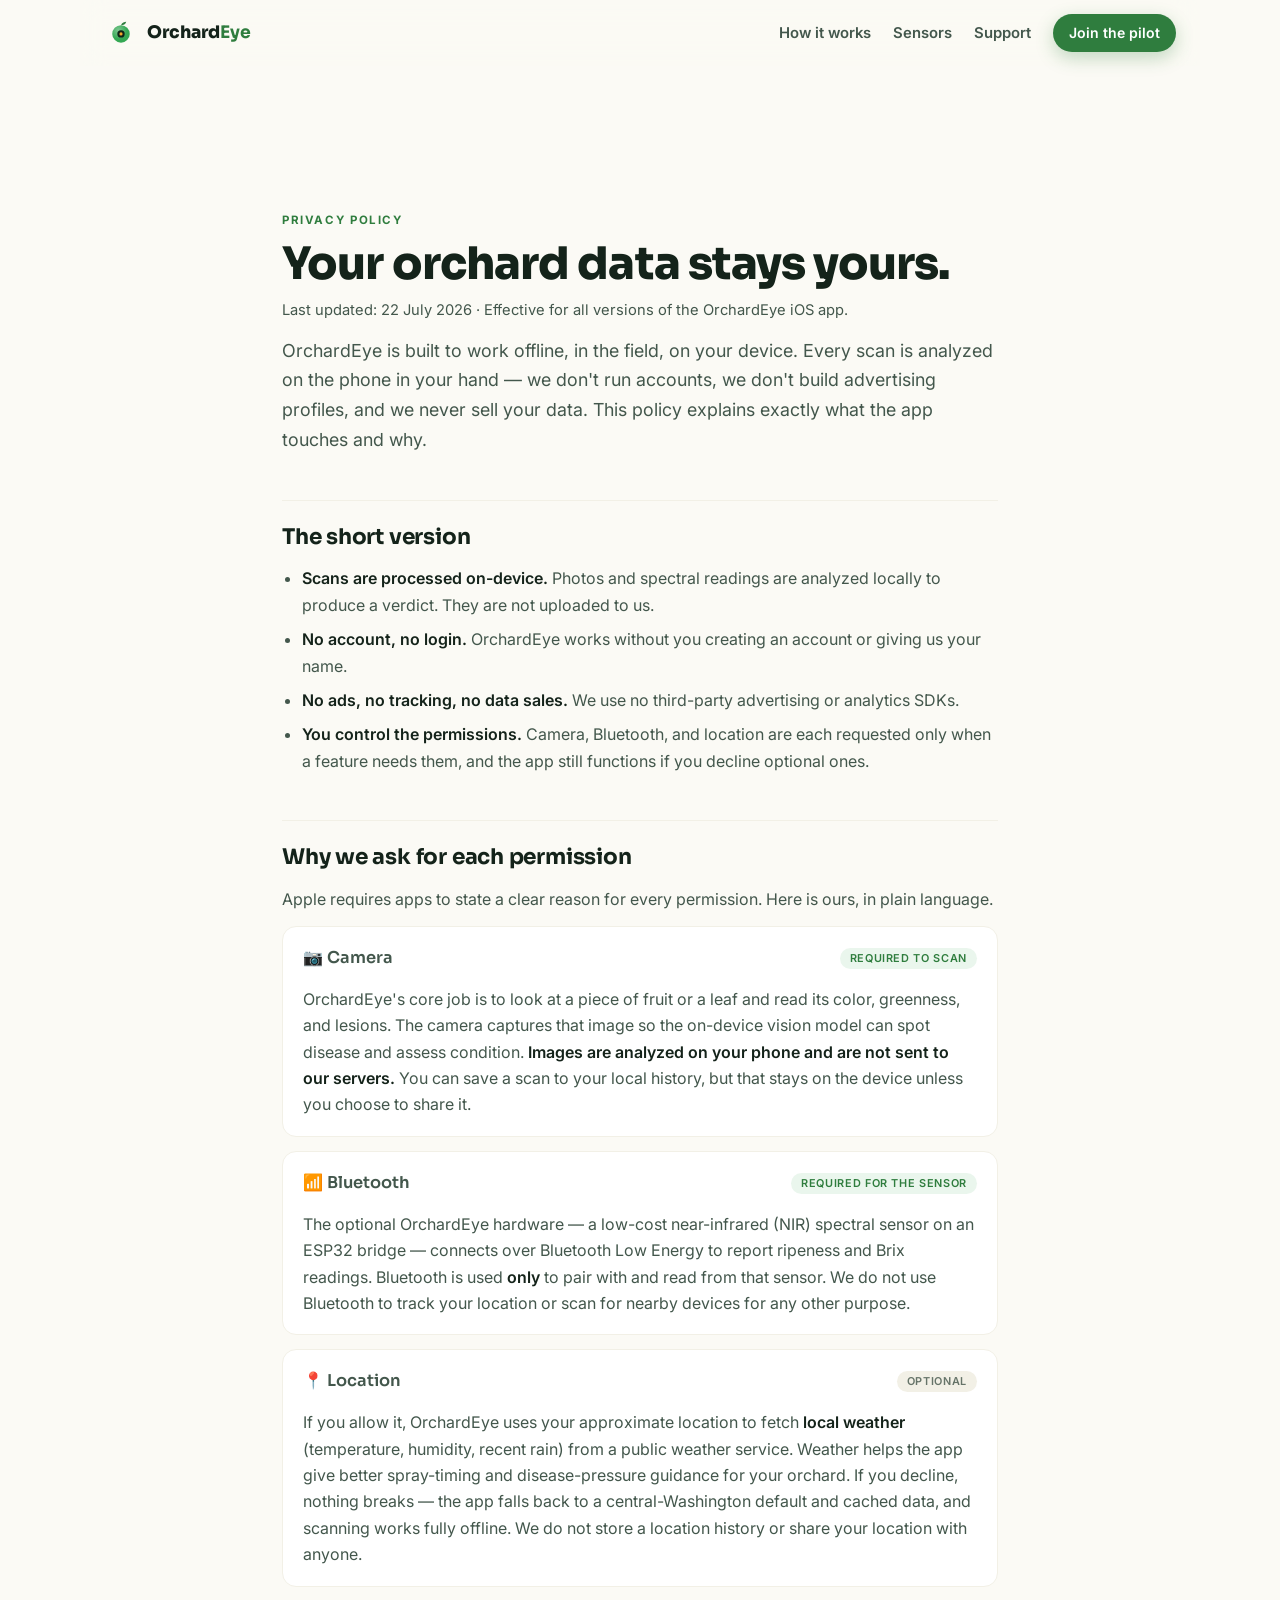
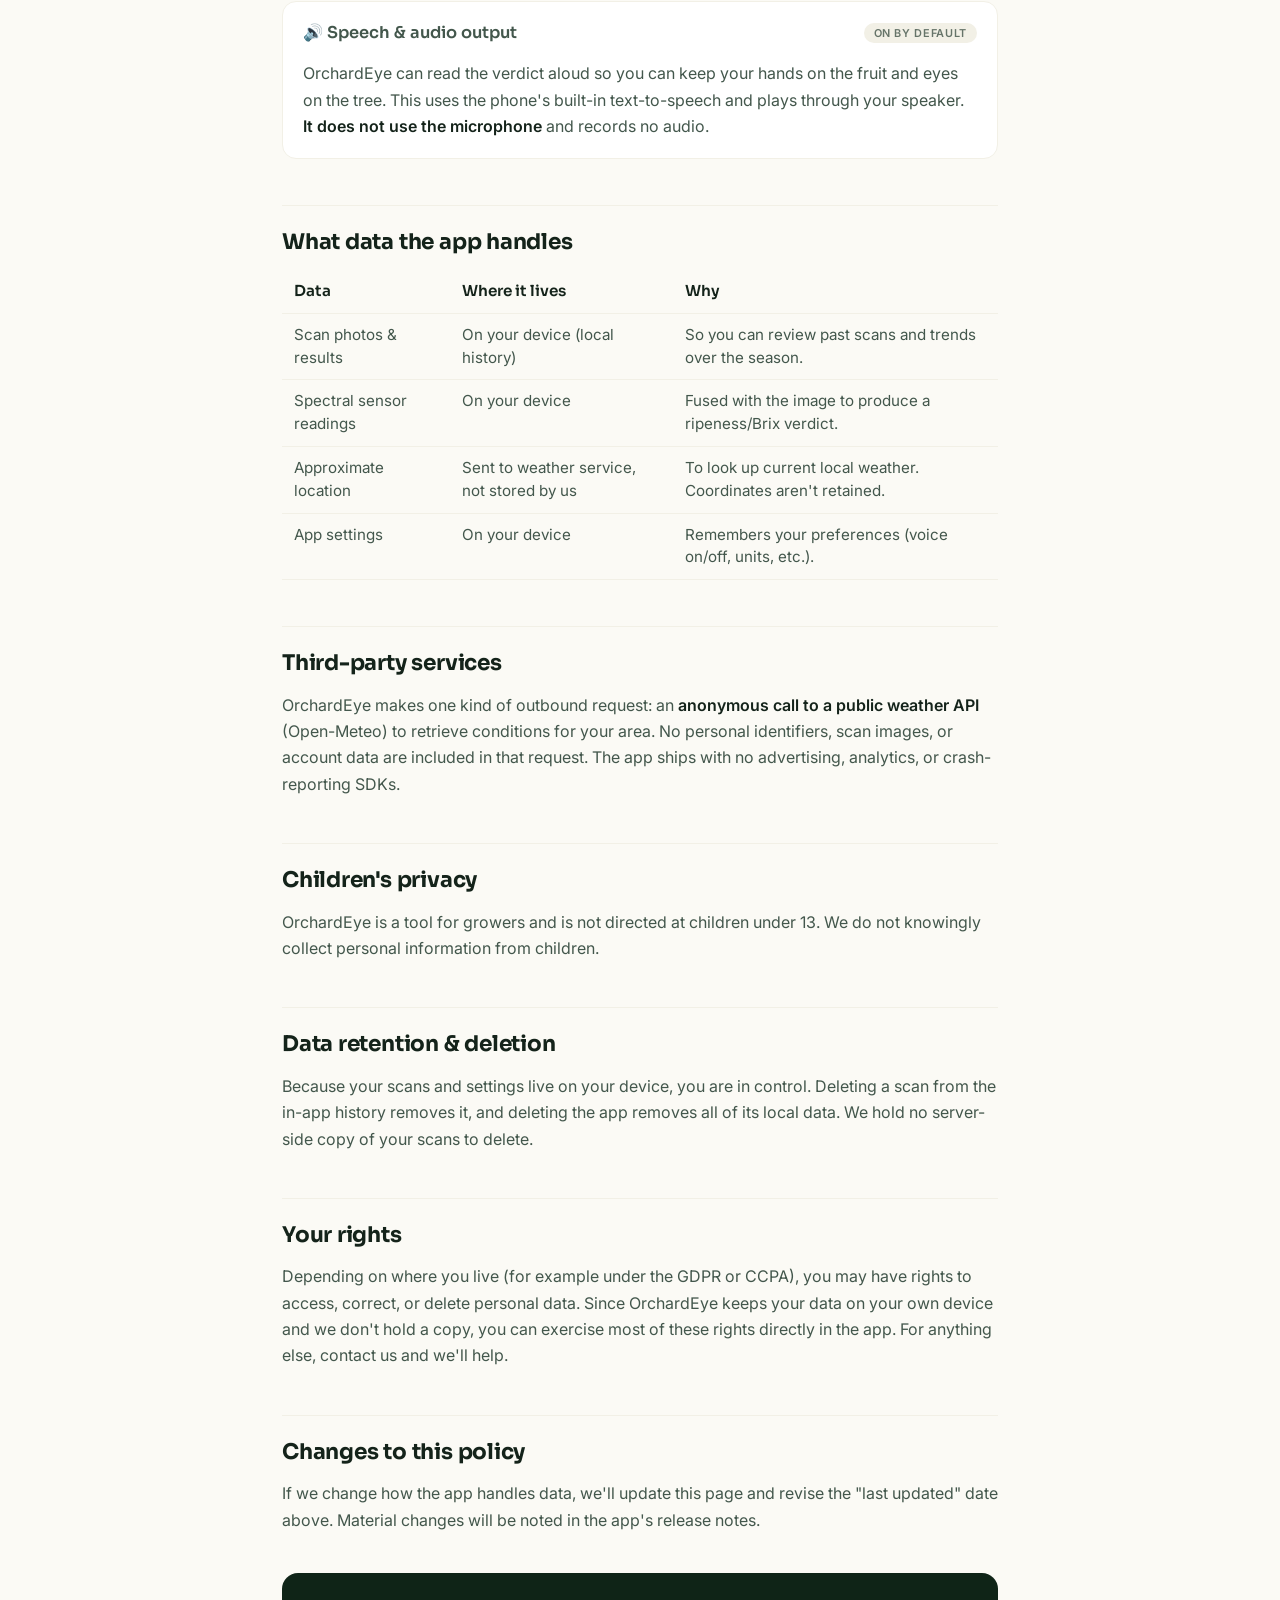
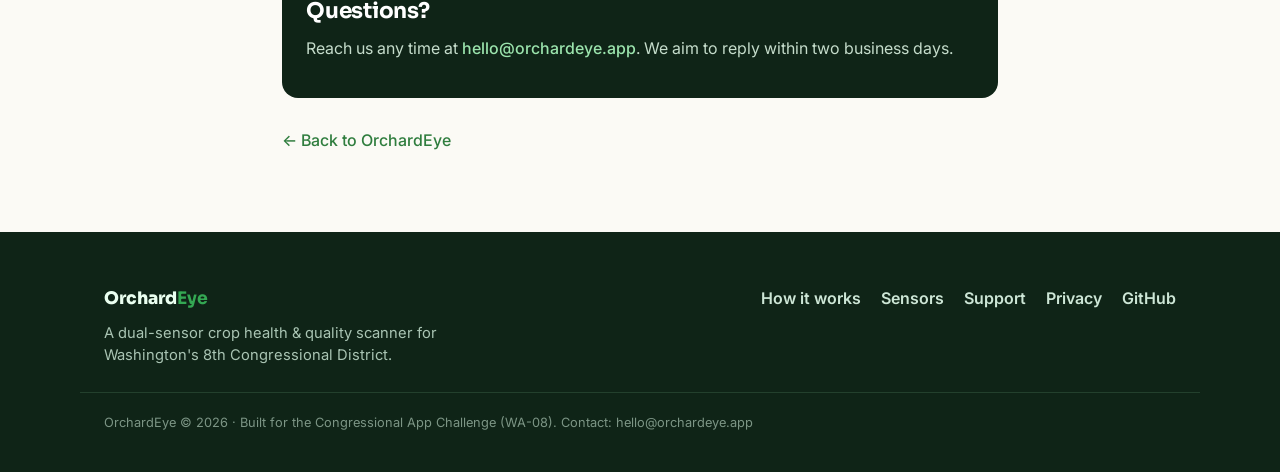
==== web/privacy.html @ fb9f12e0 "Add App Store-ready privacy policy and support pages - privacy.html: on-device processing, no accoun" ====
<!DOCTYPE html>
<html lang="en">
<head>
  <meta charset="UTF-8" />
  <meta name="viewport" content="width=device-width, initial-scale=1.0" />
  <title>Privacy Policy · OrchardEye</title>
  <meta name="description" content="How OrchardEye handles your data. Scans are analyzed on-device, nothing is sold, and every permission (camera, Bluetooth, location) is explained in plain language." />
  <meta name="theme-color" content="#0f2417" />
  <meta name="robots" content="index, follow" />

  <link rel="icon" href="favicon.svg" type="image/svg+xml" />
  <link rel="preconnect" href="https://fonts.googleapis.com" />
  <link rel="preconnect" href="https://fonts.gstatic.com" crossorigin />
  <link href="https://fonts.googleapis.com/css2?family=Sora:wght@400;500;600;700;800&family=Inter:wght@400;450;500;600&display=swap" rel="stylesheet" />
  <link rel="stylesheet" href="styles.css" />
  <script>document.documentElement.classList.add('js')</script>
</head>
<body>
  <!-- ───────────────────────── Nav ───────────────────────── -->
  <header class="nav" id="nav">
    <a class="nav__brand" href="index.html#top" aria-label="OrchardEye home">
      <span class="mark" aria-hidden="true">
        <svg viewBox="0 0 32 32" width="28" height="28">
          <circle cx="16" cy="17" r="10" fill="var(--leaf)"/>
          <circle cx="16" cy="17" r="10" fill="url(#g)" opacity=".35"/>
          <path d="M16 7c1-3 4-4 6-4-1 3-3 4-6 4z" fill="var(--leaf-600)"/>
          <circle cx="16" cy="17" r="4.2" fill="#0f2417"/>
          <circle cx="16" cy="17" r="1.8" fill="var(--ripe)"/>
          <defs><radialGradient id="g" cx=".35" cy=".3"><stop offset="0" stop-color="#fff"/><stop offset="1" stop-color="#fff" stop-opacity="0"/></radialGradient></defs>
        </svg>
      </span>
      <span class="nav__name">Orchard<b>Eye</b></span>
    </a>
    <button class="nav__toggle" id="navToggle" aria-label="Open menu" aria-expanded="false" aria-controls="navmenu">
      <span></span><span></span><span></span>
    </button>
    <nav class="nav__links" id="navmenu" aria-label="Primary">
      <a href="index.html#how">How it works</a>
      <a href="index.html#features">Sensors</a>
      <a href="support.html">Support</a>
    </nav>
    <a href="index.html#pilot" class="btn btn--sm btn--solid nav__cta">Join the pilot</a>
  </header>

  <main id="top">
    <article class="legal">
      <span class="legal__eyebrow">Privacy Policy</span>
      <h1>Your orchard data stays yours.</h1>
      <p class="legal__meta">Last updated: 22 July 2026 · Effective for all versions of the OrchardEye iOS app.</p>
      <p class="legal__lede">OrchardEye is built to work offline, in the field, on your device. Every scan is analyzed on the phone in your hand — we don't run accounts, we don't build advertising profiles, and we never sell your data. This policy explains exactly what the app touches and why.</p>

      <h2>The short version</h2>
      <ul>
        <li><strong>Scans are processed on-device.</strong> Photos and spectral readings are analyzed locally to produce a verdict. They are not uploaded to us.</li>
        <li><strong>No account, no login.</strong> OrchardEye works without you creating an account or giving us your name.</li>
        <li><strong>No ads, no tracking, no data sales.</strong> We use no third-party advertising or analytics SDKs.</li>
        <li><strong>You control the permissions.</strong> Camera, Bluetooth, and location are each requested only when a feature needs them, and the app still functions if you decline optional ones.</li>
      </ul>

      <h2>Why we ask for each permission</h2>
      <p>Apple requires apps to state a clear reason for every permission. Here is ours, in plain language.</p>

      <div class="perm">
        <p class="perm__head">📷 Camera <span class="perm__tag">Required to scan</span></p>
        <p>OrchardEye's core job is to look at a piece of fruit or a leaf and read its color, greenness, and lesions. The camera captures that image so the on-device vision model can spot disease and assess condition. <strong>Images are analyzed on your phone and are not sent to our servers.</strong> You can save a scan to your local history, but that stays on the device unless you choose to share it.</p>
      </div>

      <div class="perm">
        <p class="perm__head">📶 Bluetooth <span class="perm__tag">Required for the sensor</span></p>
        <p>The optional OrchardEye hardware — a low-cost near-infrared (NIR) spectral sensor on an ESP32 bridge — connects over Bluetooth Low Energy to report ripeness and Brix readings. Bluetooth is used <strong>only</strong> to pair with and read from that sensor. We do not use Bluetooth to track your location or scan for nearby devices for any other purpose.</p>
      </div>

      <div class="perm">
        <p class="perm__head">📍 Location <span class="perm__tag perm__tag--opt">Optional</span></p>
        <p>If you allow it, OrchardEye uses your approximate location to fetch <strong>local weather</strong> (temperature, humidity, recent rain) from a public weather service. Weather helps the app give better spray-timing and disease-pressure guidance for your orchard. If you decline, nothing breaks — the app falls back to a central-Washington default and cached data, and scanning works fully offline. We do not store a location history or share your location with anyone.</p>
      </div>

      <div class="perm">
        <p class="perm__head">🔊 Speech &amp; audio output <span class="perm__tag perm__tag--opt">On by default</span></p>
        <p>OrchardEye can read the verdict aloud so you can keep your hands on the fruit and eyes on the tree. This uses the phone's built-in text-to-speech and plays through your speaker. <strong>It does not use the microphone</strong> and records no audio.</p>
      </div>

      <h2>What data the app handles</h2>
      <table class="datatable">
        <thead>
          <tr><th>Data</th><th>Where it lives</th><th>Why</th></tr>
        </thead>
        <tbody>
          <tr><td>Scan photos &amp; results</td><td>On your device (local history)</td><td>So you can review past scans and trends over the season.</td></tr>
          <tr><td>Spectral sensor readings</td><td>On your device</td><td>Fused with the image to produce a ripeness/Brix verdict.</td></tr>
          <tr><td>Approximate location</td><td>Sent to weather service, not stored by us</td><td>To look up current local weather. Coordinates aren't retained.</td></tr>
          <tr><td>App settings</td><td>On your device</td><td>Remembers your preferences (voice on/off, units, etc.).</td></tr>
        </tbody>
      </table>

      <h2>Third-party services</h2>
      <p>OrchardEye makes one kind of outbound request: an <strong>anonymous call to a public weather API</strong> (Open-Meteo) to retrieve conditions for your area. No personal identifiers, scan images, or account data are included in that request. The app ships with no advertising, analytics, or crash-reporting SDKs.</p>

      <h2>Children's privacy</h2>
      <p>OrchardEye is a tool for growers and is not directed at children under 13. We do not knowingly collect personal information from children.</p>

      <h2>Data retention &amp; deletion</h2>
      <p>Because your scans and settings live on your device, you are in control. Deleting a scan from the in-app history removes it, and deleting the app removes all of its local data. We hold no server-side copy of your scans to delete.</p>

      <h2>Your rights</h2>
      <p>Depending on where you live (for example under the GDPR or CCPA), you may have rights to access, correct, or delete personal data. Since OrchardEye keeps your data on your own device and we don't hold a copy, you can exercise most of these rights directly in the app. For anything else, contact us and we'll help.</p>

      <h2>Changes to this policy</h2>
      <p>If we change how the app handles data, we'll update this page and revise the "last updated" date above. Material changes will be noted in the app's release notes.</p>

      <div class="legal__contact">
        <h2>Questions?</h2>
        <p>Reach us any time at <a href="mailto:hello@orchardeye.app">hello@orchardeye.app</a>. We aim to reply within two business days.</p>
      </div>

      <a class="legal__back" href="index.html">← Back to OrchardEye</a>
    </article>
  </main>

  <!-- ───────────────────────── Footer ───────────────────────── -->
  <footer class="footer">
    <div class="footer__inner">
      <div class="footer__brand">
        <span class="nav__name">Orchard<b>Eye</b></span>
        <p>A dual-sensor crop health &amp; quality scanner for Washington's 8th Congressional District.</p>
      </div>
      <nav class="footer__links" aria-label="Footer">
        <a href="index.html#how">How it works</a>
        <a href="index.html#features">Sensors</a>
        <a href="support.html">Support</a>
        <a href="privacy.html">Privacy</a>
        <a href="https://github.com/ravirajbuilds/tomaito">GitHub</a>
      </nav>
    </div>
    <p class="footer__fine">OrchardEye © 2026 · Built for the Congressional App Challenge (WA-08). Contact: <a href="mailto:hello@orchardeye.app">hello@orchardeye.app</a></p>
  </footer>

  <script src="main.js" defer></script>
</body>
</html>
---- web/styles.css ----
:root {
  --ink: #14231a;
  --ink-soft: #43574c;
  --ink-faint: #667469;
  --paper: #fbfaf5;
  --paper-2: #f2f0e6;
  --card: #ffffff;
  --leaf: #34a853;
  --leaf-600: #2f7d3e;
  --forest: #0f2417;
  --forest-2: #163020;
  --ripe: #f4a62a;
  --red: #d9483f;
  --line: #e7e4d7;
  --line-dark: #23402d;
  --radius: 18px;
  --radius-lg: 26px;
  --shadow-sm: 0 1px 2px rgba(20, 35, 26, .05), 0 4px 14px rgba(20, 35, 26, .05);
  --shadow-md: 0 10px 40px rgba(15, 36, 23, .10);
  --shadow-lg: 0 24px 70px rgba(15, 36, 23, .22);
  --maxw: 1120px;
  --sans: "Inter", system-ui, -apple-system, "Segoe UI", Roboto, sans-serif;
  --display: "Sora", var(--sans);
}

* { box-sizing: border-box; }

html {
  scroll-behavior: smooth;
  scroll-padding-top: 84px;
}

body {
  margin: 0;
  font-family: var(--sans);
  color: var(--ink);
  background: var(--paper);
  line-height: 1.5;
}

body,
button,
input,
textarea { letter-spacing: 0; }

a {
  color: inherit;
  text-decoration: none;
}

h1,
h2,
h3,
h4,
p { margin: 0; }

img,
svg { display: block; }

.eyebrow {
  display: inline-block;
  margin-bottom: 12px;
  font-size: .78rem;
  font-weight: 700;
  letter-spacing: .12em;
  color: var(--leaf-600);
  text-transform: uppercase;
}

.eyebrow--light { color: #9be4ad; }

.grad {
  color: var(--leaf-600);
}

.btn {
  --pad-y: .68rem;
  --pad-x: 1.15rem;
  display: inline-flex;
  align-items: center;
  justify-content: center;
  gap: .5rem;
  min-height: 44px;
  padding: var(--pad-y) var(--pad-x);
  border: 1.5px solid transparent;
  border-radius: 999px;
  font: 600 .95rem/1.15 var(--sans);
  cursor: pointer;
  transition: transform .15s ease, box-shadow .2s ease, background .2s ease, color .2s ease, border-color .2s ease;
  white-space: nowrap;
}

.btn:active { transform: translateY(1px); }

a:focus-visible,
button:focus-visible,
input:focus-visible,
textarea:focus-visible,
.btn:focus-visible,
.nav__brand:focus-visible {
  outline: 3px solid var(--leaf);
  outline-offset: 3px;
  border-radius: 8px;
}

.btn--sm {
  --pad-y: .5rem;
  --pad-x: .95rem;
  min-height: 38px;
  font-size: .88rem;
}

.btn--lg {
  --pad-y: .85rem;
  --pad-x: 1.5rem;
  font-size: 1rem;
}

.btn--solid {
  color: #ffffff;
  background: var(--leaf-600);
  box-shadow: 0 6px 18px rgba(47, 125, 62, .28);
}

.btn--solid:hover {
  background: var(--leaf);
  box-shadow: 0 10px 26px rgba(52, 168, 83, .36);
  transform: translateY(-1px);
}

.btn--ghost {
  color: var(--ink);
  background: transparent;
  border-color: var(--line);
}

.btn--ghost:hover {
  color: var(--leaf-600);
  border-color: var(--leaf);
}

.btn--onlight {
  color: #eafff0;
  border-color: rgba(255, 255, 255, .35);
}

.btn--onlight:hover {
  color: #ffffff;
  border-color: #ffffff;
}

.nav {
  position: sticky;
  top: 0;
  z-index: 50;
  display: flex;
  align-items: center;
  gap: 22px;
  max-width: var(--maxw);
  margin: 0 auto;
  padding: 14px 24px;
}

.nav::before {
  content: "";
  position: absolute;
  inset: 0;
  z-index: -1;
  background: rgba(251, 250, 245, .82);
  border-bottom: 1px solid transparent;
  backdrop-filter: saturate(1.4) blur(12px);
  transition: border-color .3s, box-shadow .3s;
}

.nav.is-stuck::before {
  border-bottom-color: var(--line);
  box-shadow: 0 4px 24px rgba(20, 35, 26, .05);
}

.nav__brand {
  display: flex;
  align-items: center;
  gap: 9px;
  min-width: max-content;
}

.mark {
  display: grid;
  width: 34px;
  height: 34px;
  place-items: center;
}

.nav__name {
  font-family: var(--display);
  font-size: 1.08rem;
  font-weight: 800;
}

.nav__name b { color: var(--leaf-600); }

.nav__links {
  display: flex;
  align-items: center;
  gap: 22px;
  margin-left: auto;
  color: var(--ink-soft);
  font-size: .93rem;
  font-weight: 600;
}

.nav__links a:hover { color: var(--leaf-600); }

.nav__toggle {
  display: none;
  position: relative;
  z-index: 2;
  width: 44px;
  height: 44px;
  margin-left: auto;
  margin-right: 4px;
  padding: 0;
  flex-direction: column;
  align-items: center;
  justify-content: center;
  gap: 5px;
  border: 1px solid var(--line);
  border-radius: 12px;
  background: rgba(255, 255, 255, .75);
  cursor: pointer;
}

.nav__toggle span {
  display: block;
  width: 20px;
  height: 2px;
  border-radius: 2px;
  background: var(--ink);
  transition: transform .25s ease, opacity .2s ease;
}

.nav.is-open .nav__toggle span:nth-child(1) { transform: translateY(7px) rotate(45deg); }
.nav.is-open .nav__toggle span:nth-child(2) { opacity: 0; }
.nav.is-open .nav__toggle span:nth-child(3) { transform: translateY(-7px) rotate(-45deg); }

.hero {
  position: relative;
  overflow: hidden;
}

.hero__glow {
  position: absolute;
  inset: -20% -10% auto -10%;
  z-index: 0;
  height: 700px;
  background:
    radial-gradient(circle at 78% 8%, rgba(244, 166, 42, .20), transparent 32%),
    radial-gradient(circle at 12% 4%, rgba(52, 168, 83, .20), transparent 35%);
  filter: blur(10px);
}

.hero__inner {
  position: relative;
  z-index: 1;
  display: grid;
  grid-template-columns: 1.05fr .95fr;
  align-items: center;
  gap: clamp(28px, 5vw, 64px);
  max-width: var(--maxw);
  margin: 0 auto;
  padding: clamp(40px, 7vw, 92px) 24px 72px;
}

.hero__copy h1 {
  margin: 4px 0 20px;
  font-family: var(--display);
  font-size: clamp(2.6rem, 6vw, 4.4rem);
  font-weight: 800;
  line-height: .95;
}

.lede {
  max-width: 34ch;
  color: var(--ink-soft);
  font-size: clamp(1.05rem, 1.6vw, 1.28rem);
}

.lede b { color: var(--ink); }

.hero__cta {
  display: flex;
  flex-wrap: wrap;
  gap: 12px;
  margin: 30px 0 34px;
}

.hero__stats {
  display: flex;
  gap: 30px;
  margin: 0;
  padding: 26px 0 0;
  list-style: none;
  border-top: 1px solid var(--line);
}

.hero__stats li {
  display: flex;
  flex-direction: column;
}

.hero__stats b {
  color: var(--leaf-600);
  font-family: var(--display);
  font-size: 1.55rem;
  font-weight: 700;
}

.hero__stats span {
  color: var(--ink-faint);
  font-size: .82rem;
}

.hero__viz {
  position: relative;
  overflow: hidden;
  padding: 26px;
  color: #eafff0;
  background: linear-gradient(165deg, var(--forest), var(--forest-2));
  border-radius: var(--radius-lg);
  box-shadow: var(--shadow-lg);
}

.hero__viz::after {
  content: "";
  position: absolute;
  inset: 0;
  pointer-events: none;
  background: radial-gradient(60% 40% at 70% 0%, rgba(52, 168, 83, .22), transparent 60%);
}

.scanner {
  position: relative;
  display: grid;
  height: 168px;
  margin-bottom: 16px;
  place-items: center;
  overflow: hidden;
  border: 1px solid var(--line-dark);
  border-radius: 16px;
  background:
    repeating-linear-gradient(0deg, rgba(255, 255, 255, .03) 0 1px, transparent 1px 22px),
    repeating-linear-gradient(90deg, rgba(255, 255, 255, .03) 0 1px, transparent 1px 22px),
    rgba(0, 0, 0, .22);
}

.scanner__fruit {
  font-size: 78px;
  animation: bob 4s ease-in-out infinite;
  filter: drop-shadow(0 8px 18px rgba(0, 0, 0, .4));
}

.scanner__beam {
  position: absolute;
  top: 0;
  right: 0;
  left: 0;
  height: 2px;
  background: linear-gradient(90deg, transparent, var(--leaf), var(--ripe), transparent);
  box-shadow: 0 0 16px 3px rgba(52, 168, 83, .55);
  animation: scan 3.2s cubic-bezier(.5, 0, .5, 1) infinite;
}

.scanner__grid { display: none; }

@keyframes scan {
  0%,
  100% { top: 6%; }
  50% { top: 92%; }
}

@keyframes bob {
  0%,
  100% { transform: translateY(0); }
  50% { transform: translateY(-6px); }
}

.readout {
  position: relative;
  z-index: 1;
  display: grid;
  gap: 10px;
}

.readout__row {
  display: flex;
  align-items: center;
  gap: 10px;
  padding: 10px 13px;
  border: 1px solid var(--line-dark);
  border-radius: 12px;
  background: rgba(255, 255, 255, .05);
  font-size: .9rem;
}

.readout__label { color: #a9c4b3; }

.readout__val {
  margin-left: auto;
  font-weight: 600;
}

.dot {
  width: 9px;
  height: 9px;
  border-radius: 50%;
  box-shadow: 0 0 10px currentColor;
}

.dot--green {
  color: var(--leaf);
  background: var(--leaf);
}

.dot--amber {
  color: var(--ripe);
  background: var(--ripe);
}

.readout__verdict {
  display: flex;
  align-items: center;
  gap: 12px;
  padding: 13px 15px;
  border: 1px solid rgba(52, 168, 83, .35);
  border-radius: 14px;
  background: linear-gradient(100deg, rgba(52, 168, 83, .18), rgba(244, 166, 42, .12));
}

.verdict__emoji { font-size: 26px; }

.readout__verdict b {
  display: block;
  font-size: 1.02rem;
}

.readout__verdict small {
  display: block;
  color: #b7d2c3;
  font-size: .82rem;
}

.spectrum { padding-top: 2px; }

.spectrum svg {
  width: 100%;
  height: 48px;
}

.spectrum__line {
  stroke: var(--ripe);
  stroke-width: 2.4;
  stroke-linecap: round;
  stroke-dasharray: 460;
  stroke-dashoffset: 460;
  animation: draw 2.6s ease forwards .4s;
  filter: drop-shadow(0 0 6px rgba(244, 166, 42, .5));
}

@keyframes draw {
  to { stroke-dashoffset: 0; }
}

.spectrum__axis {
  display: flex;
  justify-content: space-between;
  margin-top: 2px;
  color: #8aa493;
  font-size: .68rem;
}

.strip {
  color: #cde6d6;
  background: var(--forest);
}

.strip__inner {
  display: flex;
  flex-wrap: wrap;
  align-items: center;
  justify-content: center;
  gap: 10px 16px;
  max-width: var(--maxw);
  margin: 0 auto;
  padding: 15px 24px;
  font-size: .9rem;
  font-weight: 500;
}

.strip i {
  color: #3c6b4d;
  font-style: normal;
}

.section {
  max-width: var(--maxw);
  margin: 0 auto;
  padding: clamp(64px, 9vw, 110px) 24px;
}

.section--tint {
  max-width: none;
  background: var(--paper-2);
}

.section--tint > * {
  max-width: var(--maxw);
  margin-inline: auto;
}

.section__head {
  max-width: 62ch;
  margin-bottom: 46px;
}

.section__head h2 {
  font-family: var(--display);
  font-size: clamp(1.8rem, 3.6vw, 2.8rem);
  font-weight: 700;
  line-height: 1.08;
}

.section__sub {
  margin-top: 16px;
  color: var(--ink-soft);
  font-size: clamp(1rem, 1.4vw, 1.15rem);
}

.cards {
  display: grid;
  gap: 22px;
}

.cards--2 { grid-template-columns: repeat(2, minmax(0, 1fr)); }
.cards--3 { grid-template-columns: repeat(3, minmax(0, 1fr)); }

.pain,
.feat,
.who {
  padding: 28px;
  border: 1px solid var(--line);
  border-radius: var(--radius);
  background: var(--card);
  box-shadow: var(--shadow-sm);
  transition: transform .2s ease, box-shadow .2s ease, border-color .2s ease;
}

.pain:hover,
.feat:hover,
.who:hover {
  border-color: #d8e6dc;
  box-shadow: var(--shadow-md);
  transform: translateY(-4px);
}

.pain__icon,
.feat__icon {
  display: grid;
  width: 56px;
  height: 56px;
  margin-bottom: 16px;
  place-items: center;
  border-radius: 14px;
  font-size: 30px;
}

.pain__icon { background: #fbeeee; }
.feat__icon--green { background: #e6f6ec; }
.feat__icon--amber { background: #fdf0d9; }

.pain h3,
.feat h3,
.who h3 {
  margin-bottom: 8px;
  font-size: 1.22rem;
  font-weight: 700;
}

.pain p,
.feat p,
.who p {
  color: var(--ink-soft);
  font-size: .98rem;
}

.pipeline {
  display: flex;
  flex-wrap: wrap;
  align-items: center;
  justify-content: center;
  gap: 14px;
  padding: 40px 26px;
  border: 1px solid var(--line);
  border-radius: var(--radius-lg);
  background: var(--card);
  box-shadow: var(--shadow-sm);
}

.pipe {
  display: flex;
  gap: 12px;
}

.pipe--in,
.pipe--out { flex-direction: column; }

.pipe__node {
  display: flex;
  flex-direction: column;
  align-items: center;
  gap: 5px;
  min-width: 92px;
  padding: 14px 12px;
  border: 1px solid var(--line);
  border-radius: 14px;
  background: var(--paper-2);
  font-size: 24px;
  text-align: center;
}

.pipe__node span {
  color: var(--ink-soft);
  font-size: .78rem;
  font-weight: 700;
}

.pipe__node--proc { background: #eef7f0; }
.pipe__node--fuse { background: #fff5df; }
.pipe__node--out { background: #ffffff; }

.pipe__arrow {
  color: var(--leaf);
  font-size: 1.4rem;
  font-weight: 700;
}

.pipeline__note {
  margin-top: 20px;
  color: var(--ink-faint);
  font-size: .95rem;
  text-align: center;
}

.statement {
  position: relative;
  overflow: hidden;
  padding: clamp(56px, 8vw, 100px) 24px;
  color: #eafff0;
  background: var(--forest);
  text-align: center;
}

.statement::before {
  content: "";
  position: absolute;
  inset: 0;
  background: radial-gradient(circle at 50% 0%, rgba(52, 168, 83, .18), transparent 60%);
}

.statement__eyebrow {
  position: relative;
  margin: 0 0 14px;
  color: #9be4ad;
  font-size: .78rem;
  font-weight: 700;
  letter-spacing: .14em;
  text-transform: uppercase;
}

.statement__line {
  position: relative;
  max-width: 18ch;
  margin: 0 auto;
  font-family: var(--display);
  font-size: clamp(1.6rem, 4.2vw, 3rem);
  font-weight: 800;
  line-height: 1.12;
}

.statement__line em {
  color: var(--ripe);
  font-style: normal;
}

.targets {
  display: grid;
  grid-template-columns: repeat(3, minmax(0, 1fr));
  gap: 16px;
}

.target {
  padding: 24px;
  border: 1px solid var(--line);
  border-radius: var(--radius);
  background: var(--card);
  text-align: center;
  box-shadow: var(--shadow-sm);
}

.target b {
  display: block;
  color: var(--leaf-600);
  font-family: var(--display);
  font-size: 2rem;
  font-weight: 700;
}

.target span {
  color: var(--ink-soft);
  font-size: .88rem;
}

.bom {
  margin-top: 22px;
  padding: 24px 28px;
  border: 1px solid #e2ecdd;
  border-radius: var(--radius);
  background: linear-gradient(120deg, #eef7f0, #fdf6e8);
}

.bom h4 {
  margin-bottom: 6px;
  font-size: 1.1rem;
}

.bom p {
  color: var(--ink-soft);
  font-size: .95rem;
}

.pilot {
  position: relative;
  overflow: hidden;
  color: #eafff0;
  background: linear-gradient(155deg, var(--forest), var(--forest-2) 60%, #1d3d28);
}

.pilot::before {
  content: "";
  position: absolute;
  inset: 0;
  background:
    radial-gradient(circle at 85% 20%, rgba(244, 166, 42, .22), transparent 32%),
    radial-gradient(circle at 8% 90%, rgba(52, 168, 83, .22), transparent 34%);
}

.pilot__inner {
  position: relative;
  max-width: 760px;
  margin: 0 auto;
  padding: clamp(64px, 9vw, 108px) 24px;
  text-align: center;
}

.pilot h2 {
  font-family: var(--display);
  font-size: clamp(1.9rem, 4.6vw, 3rem);
  line-height: 1.08;
}

.pilot p {
  max-width: 58ch;
  margin: 14px auto 0;
  color: #cde6d6;
}

.pilot__form {
  display: grid;
  grid-template-columns: 1fr 1fr;
  gap: 16px;
  max-width: 620px;
  margin: 32px auto 0;
  text-align: left;
}

.field {
  display: flex;
  flex-direction: column;
  gap: 6px;
}

.field--wide { grid-column: 1 / -1; }

.field label {
  color: #bfe0cb;
  font-size: .82rem;
  font-weight: 700;
}

.field input,
.field textarea {
  width: 100%;
  padding: 12px 14px;
  border: 1px solid rgba(255, 255, 255, .16);
  border-radius: 12px;
  color: #eafff0;
  background: rgba(255, 255, 255, .06);
  font: inherit;
  font-size: .95rem;
  resize: vertical;
  transition: border-color .15s, background .15s;
}

.field input::placeholder,
.field textarea::placeholder { color: #8aa493; }

.field input:focus,
.field textarea:focus {
  border-color: var(--leaf);
  background: rgba(255, 255, 255, .10);
  outline: none;
}

.pilot__actions {
  display: flex;
  flex-wrap: wrap;
  align-items: center;
  gap: 12px;
  margin-top: 4px;
}

.pilot__status {
  min-height: 1.2em;
  margin: 4px 0 0;
  font-size: .9rem;
  grid-column: 1 / -1;
}

.pilot__status[data-state="ok"] { color: #9be4ad; }
.pilot__status[data-state="err"] { color: #ffb4ad; }

.footer {
  color: #a9c4b3;
  background: var(--forest);
}

.footer__inner {
  display: flex;
  flex-wrap: wrap;
  align-items: flex-start;
  justify-content: space-between;
  gap: 28px;
  max-width: var(--maxw);
  margin: 0 auto;
  padding: 54px 24px 26px;
}

.footer__brand .nav__name { color: #eafff0; }
.footer__brand .nav__name b { color: var(--leaf); }

.footer__brand p {
  max-width: 40ch;
  margin-top: 10px;
  font-size: .92rem;
}

.footer__links {
  display: flex;
  flex-wrap: wrap;
  gap: 20px;
}

.footer__links a {
  color: #cde6d6;
  font-weight: 600;
}

.footer__links a:hover { color: var(--ripe); }

.footer__fine {
  max-width: var(--maxw);
  margin: 0 auto;
  padding: 20px 24px 40px;
  border-top: 1px solid var(--line-dark);
  color: #7c9585;
  font-size: .8rem;
}

.js .reveal {
  opacity: 0;
  transform: translateY(22px);
  transition: opacity .7s ease, transform .7s cubic-bezier(.2, .7, .2, 1);
}

.js .reveal.is-in {
  opacity: 1;
  transform: translateY(0);
}

@media (prefers-reduced-motion: reduce) {
  html { scroll-behavior: auto; }

  *,
  *::before,
  *::after {
    animation-duration: .001ms !important;
    animation-iteration-count: 1 !important;
    scroll-behavior: auto !important;
    transition-duration: .001ms !important;
  }
}

@media (max-width: 900px) {
  .nav {
    gap: 12px;
    padding-inline: 18px;
  }

  .nav__toggle { display: flex; }

  .nav__links {
    position: absolute;
    top: calc(100% - 8px);
    right: 18px;
    left: 18px;
    display: none;
    flex-direction: column;
    align-items: stretch;
    gap: 0;
    margin: 0;
    padding: 10px;
    border: 1px solid var(--line);
    border-radius: 16px;
    background: rgba(255, 255, 255, .96);
    box-shadow: var(--shadow-md);
  }

  .nav.is-open .nav__links { display: flex; }

  .nav__links a {
    padding: 12px 10px;
    border-radius: 10px;
  }

  .nav__links a:hover { background: var(--paper-2); }

  .nav__cta { display: none; }

  .hero__inner {
    grid-template-columns: 1fr;
    padding-top: 48px;
  }

  .lede { max-width: 42rem; }

  .cards--2,
  .cards--3,
  .targets { grid-template-columns: 1fr 1fr; }

  .pipeline {
    align-items: stretch;
  }

  .pipe__arrow { display: none; }

  .pipe,
  .pipe--in,
  .pipe--out {
    flex: 1 1 220px;
    flex-direction: row;
    flex-wrap: wrap;
  }

  .pipe__node {
    flex: 1 1 120px;
  }
}

@media (max-width: 620px) {
  .btn {
    width: 100%;
    white-space: normal;
  }

  .hero__copy h1 { font-size: 2.7rem; }

  .hero__cta,
  .pilot__actions { flex-direction: column; }

  .hero__stats {
    display: grid;
    grid-template-columns: 1fr;
    gap: 12px;
  }

  .hero__viz {
    padding: 18px;
    border-radius: 20px;
  }

  .readout__row,
  .readout__verdict {
    align-items: flex-start;
    flex-wrap: wrap;
  }

  .readout__val {
    width: 100%;
    margin-left: 19px;
  }

  .cards--2,
  .cards--3,
  .targets,
  .pilot__form {
    grid-template-columns: 1fr;
  }

  .section {
    padding-inline: 18px;
  }

  .strip__inner {
    justify-content: flex-start;
    padding-inline: 18px;
  }
}

/* ───────────────────────── Legal / info pages ───────────────────────── */
.legal {
  max-width: 760px;
  margin: 0 auto;
  padding: clamp(96px, 12vw, 140px) 22px 80px;
}
.legal__eyebrow {
  display: inline-block;
  font: 700 .72rem/1 var(--sans);
  letter-spacing: .14em;
  text-transform: uppercase;
  color: var(--leaf-600);
  margin-bottom: 14px;
}
.legal h1 {
  font-family: var(--display);
  font-weight: 800;
  font-size: clamp(2rem, 5vw, 2.8rem);
  line-height: 1.05;
  letter-spacing: -.02em;
  margin: 0 0 10px;
}
.legal__meta {
  color: var(--ink-faint);
  font-size: .92rem;
  margin: 0 0 8px;
}
.legal__lede {
  color: var(--ink-soft);
  font-size: 1.12rem;
  line-height: 1.6;
  margin: 18px 0 0;
}
.legal h2 {
  font-family: var(--display);
  font-weight: 700;
  font-size: 1.35rem;
  letter-spacing: -.01em;
  margin: 46px 0 12px;
  padding-top: 20px;
  border-top: 1px solid var(--paper-2);
}
.legal h3 {
  font-family: var(--display);
  font-weight: 600;
  font-size: 1.05rem;
  margin: 26px 0 6px;
}
.legal p,
.legal li {
  color: var(--ink-soft);
  line-height: 1.65;
}
.legal p { margin: 0 0 14px; }
.legal ul { margin: 0 0 16px; padding-left: 20px; }
.legal li { margin: 0 0 8px; }
.legal a { color: var(--leaf-600); font-weight: 500; }
.legal strong { color: var(--ink); font-weight: 600; }

/* Permission cards */
.perm {
  border: 1px solid var(--paper-2);
  border-radius: 14px;
  padding: 18px 20px;
  margin: 0 0 14px;
  background: #fff;
}
.perm__head {
  display: flex;
  align-items: center;
  gap: 10px;
  font-family: var(--display);
  font-weight: 600;
  font-size: 1.02rem;
  color: var(--ink);
  margin: 0 0 6px;
}
.perm__tag {
  margin-left: auto;
  font: 600 .68rem/1 var(--sans);
  letter-spacing: .06em;
  text-transform: uppercase;
  color: var(--leaf-600);
  background: rgba(52,168,83,.1);
  border-radius: 999px;
  padding: 5px 10px;
}
.perm__tag--opt {
  color: var(--ink-faint);
  background: var(--paper-2);
}
.perm p:last-child { margin-bottom: 0; }

/* Simple data table */
.datatable {
  width: 100%;
  border-collapse: collapse;
  margin: 4px 0 22px;
  font-size: .95rem;
}
.datatable th,
.datatable td {
  text-align: left;
  padding: 10px 12px;
  border-bottom: 1px solid var(--paper-2);
  color: var(--ink-soft);
  vertical-align: top;
}
.datatable th {
  font-family: var(--display);
  font-weight: 600;
  color: var(--ink);
}
.legal__contact {
  margin-top: 40px;
  padding: 22px 24px;
  background: var(--forest);
  border-radius: 16px;
  color: #eaf5ec;
}
.legal__contact h2 {
  border: 0;
  padding: 0;
  margin: 0 0 8px;
  color: #fff;
}
.legal__contact p { color: #c5dccb; }
.legal__contact a { color: #9be4ad; }
.legal__back {
  display: inline-block;
  margin-top: 30px;
  font-weight: 500;
  color: var(--leaf-600);
}
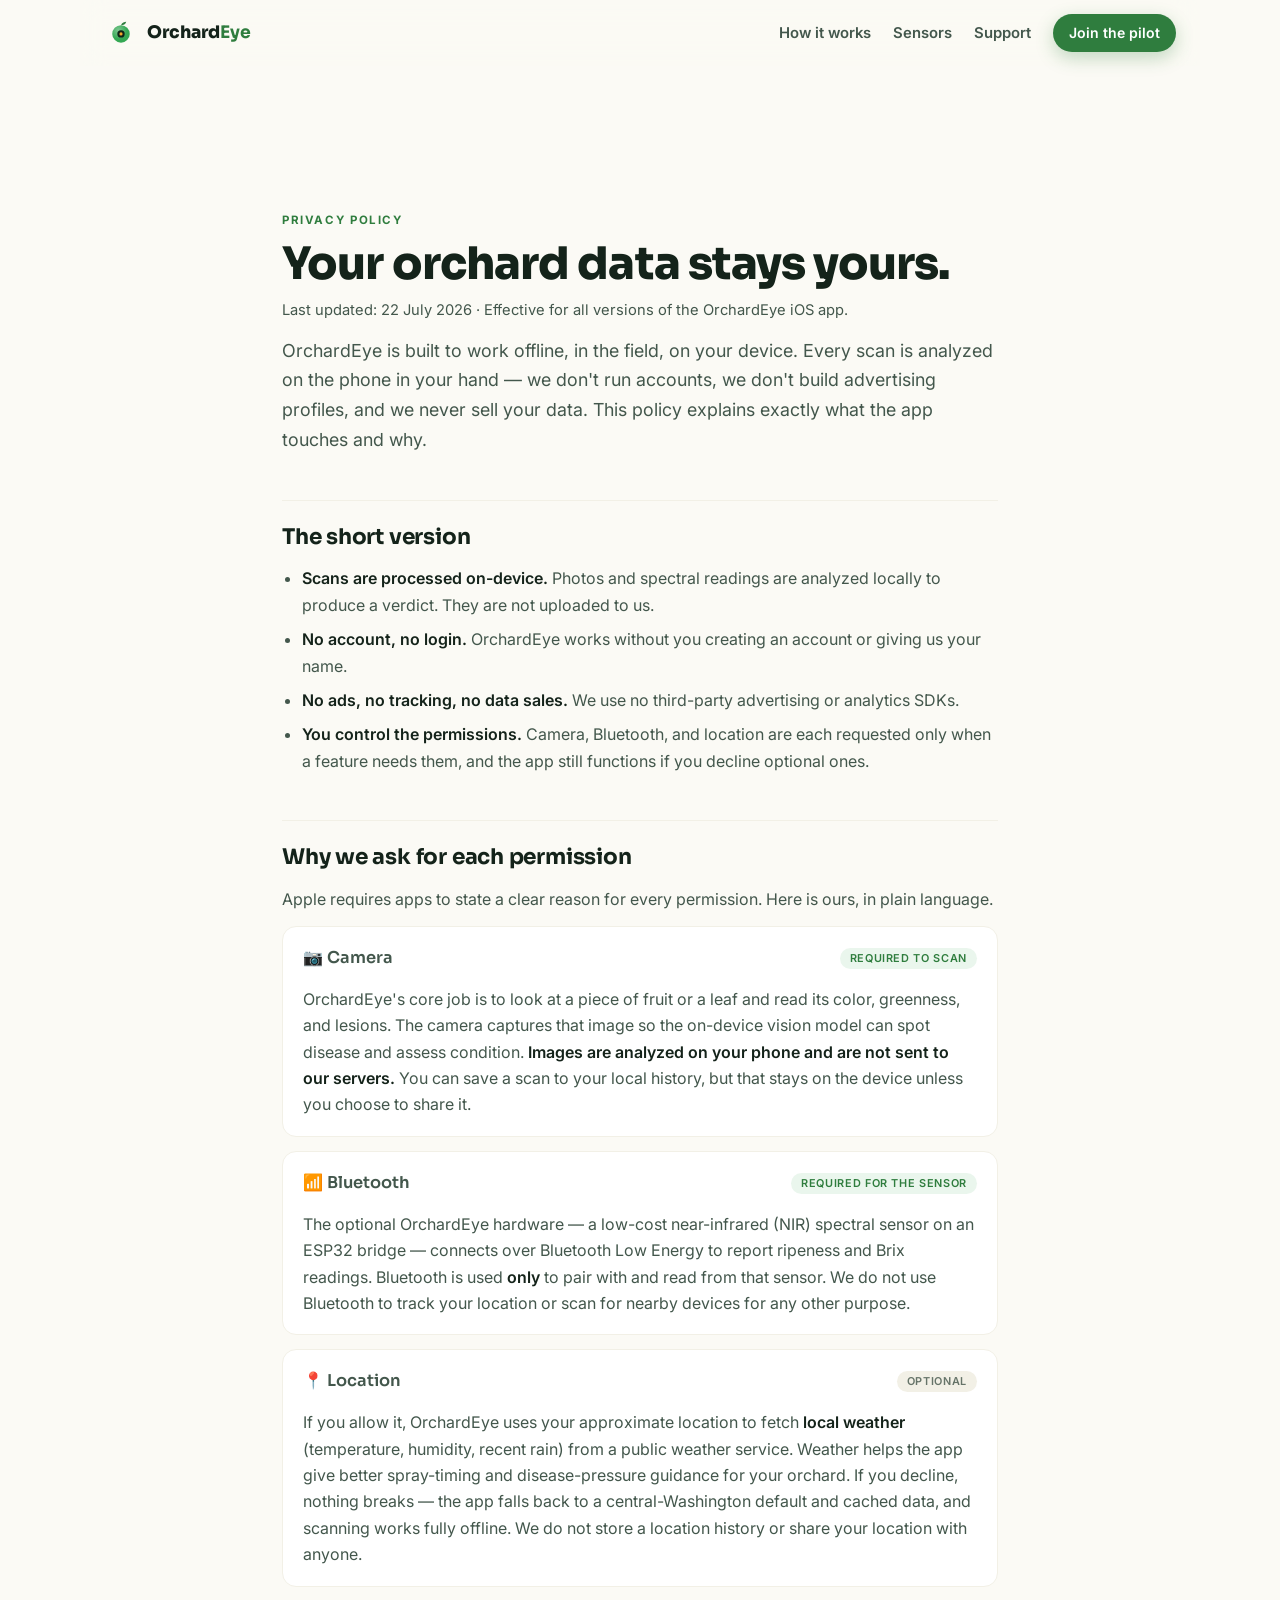
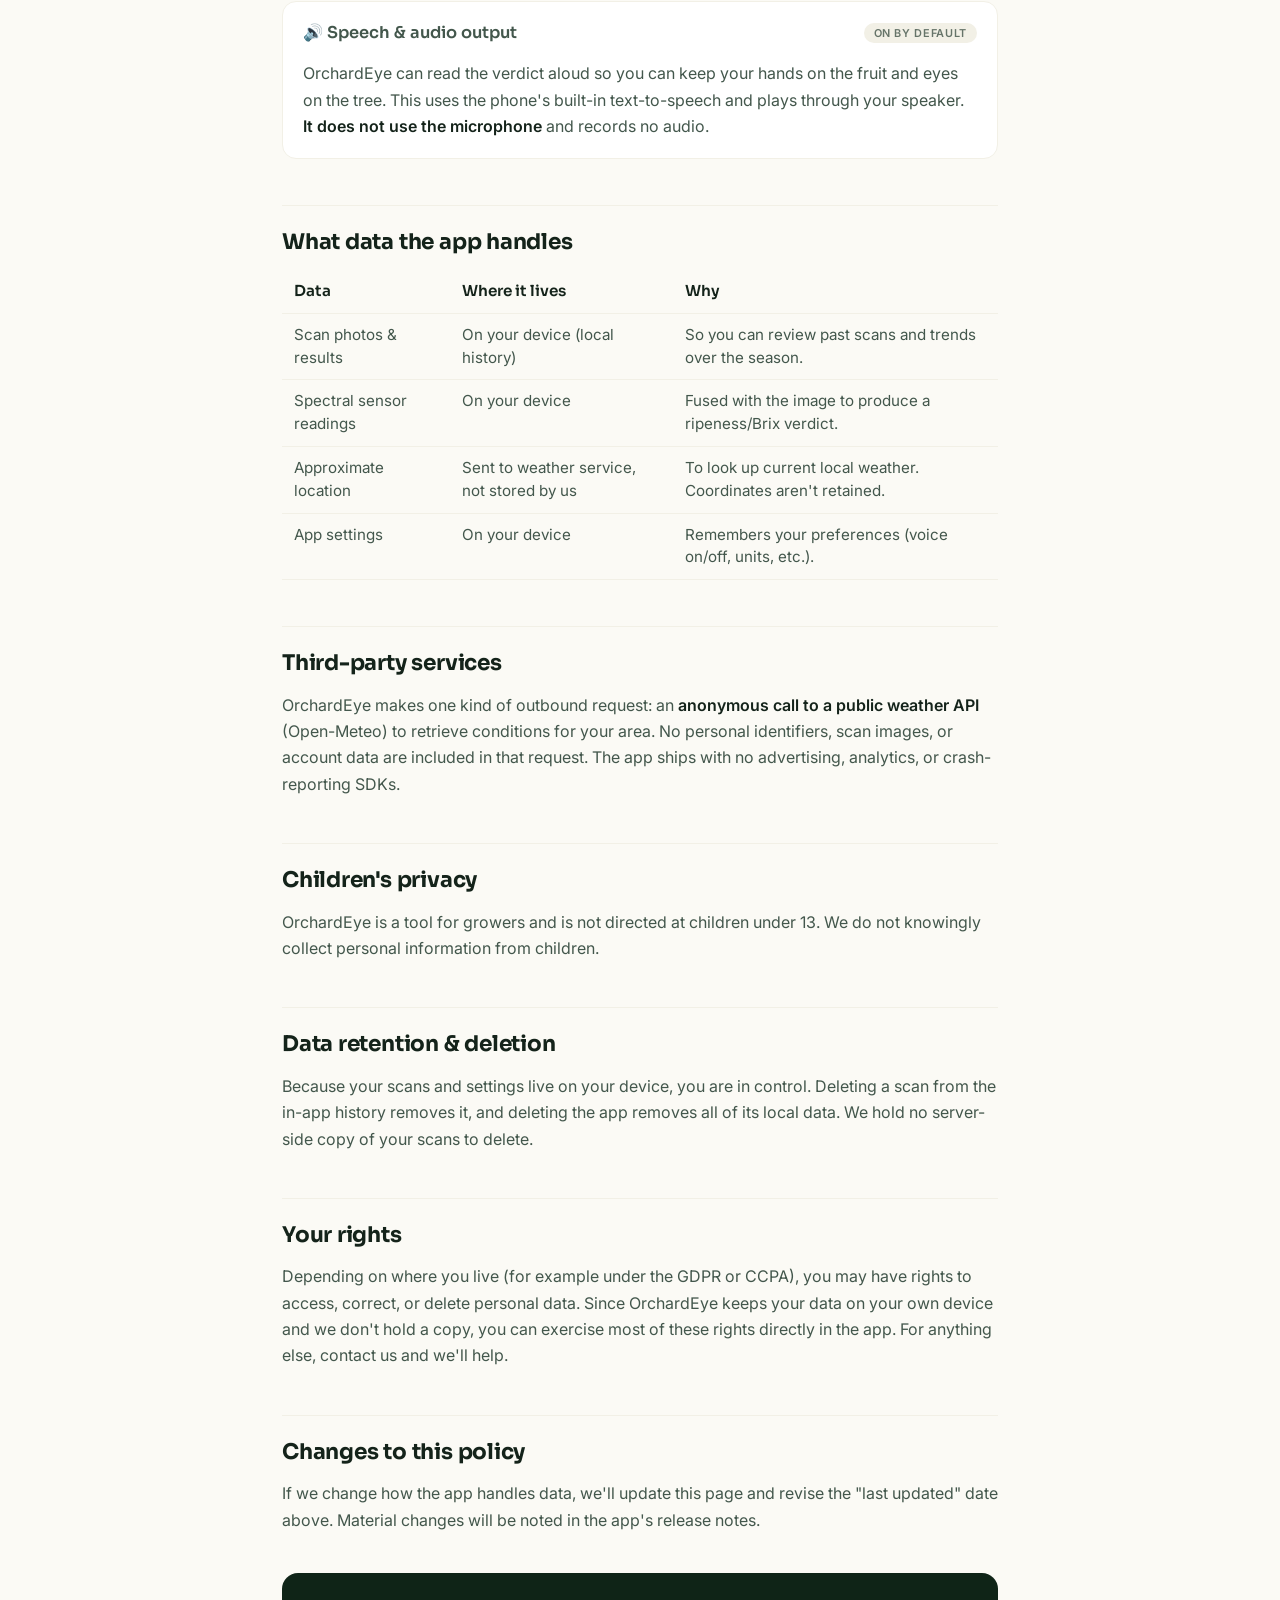
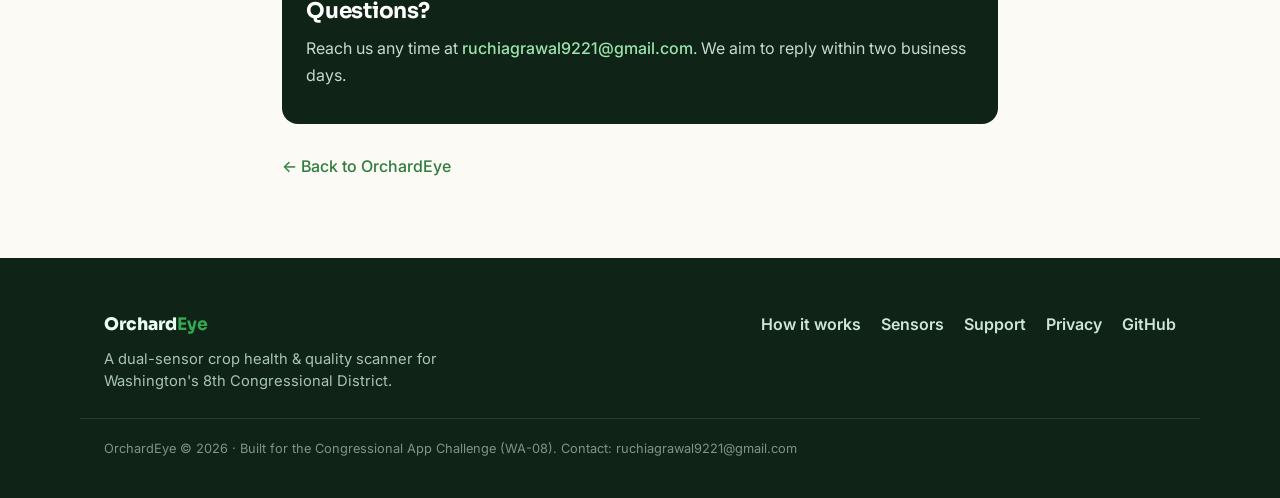
==== commit 0ec0fe53: "Update contact email to ruchiagrawal9221@gmail.com Co-Authored-By: Claude Opus 4.8 <noreply@anthropi" ====
--- a/web/privacy.html
+++ b/web/privacy.html
@@ -110,7 +110,7 @@
 
       <div class="legal__contact">
         <h2>Questions?</h2>
-        <p>Reach us any time at <a href="mailto:hello@orchardeye.app">hello@orchardeye.app</a>. We aim to reply within two business days.</p>
+        <p>Reach us any time at <a href="mailto:ruchiagrawal9221@gmail.com">ruchiagrawal9221@gmail.com</a>. We aim to reply within two business days.</p>
       </div>
 
       <a class="legal__back" href="index.html">← Back to OrchardEye</a>
@@ -132,7 +132,7 @@
         <a href="https://github.com/ravirajbuilds/tomaito">GitHub</a>
       </nav>
     </div>
-    <p class="footer__fine">OrchardEye © 2026 · Built for the Congressional App Challenge (WA-08). Contact: <a href="mailto:hello@orchardeye.app">hello@orchardeye.app</a></p>
+    <p class="footer__fine">OrchardEye © 2026 · Built for the Congressional App Challenge (WA-08). Contact: <a href="mailto:ruchiagrawal9221@gmail.com">ruchiagrawal9221@gmail.com</a></p>
   </footer>
 
   <script src="main.js" defer></script>
